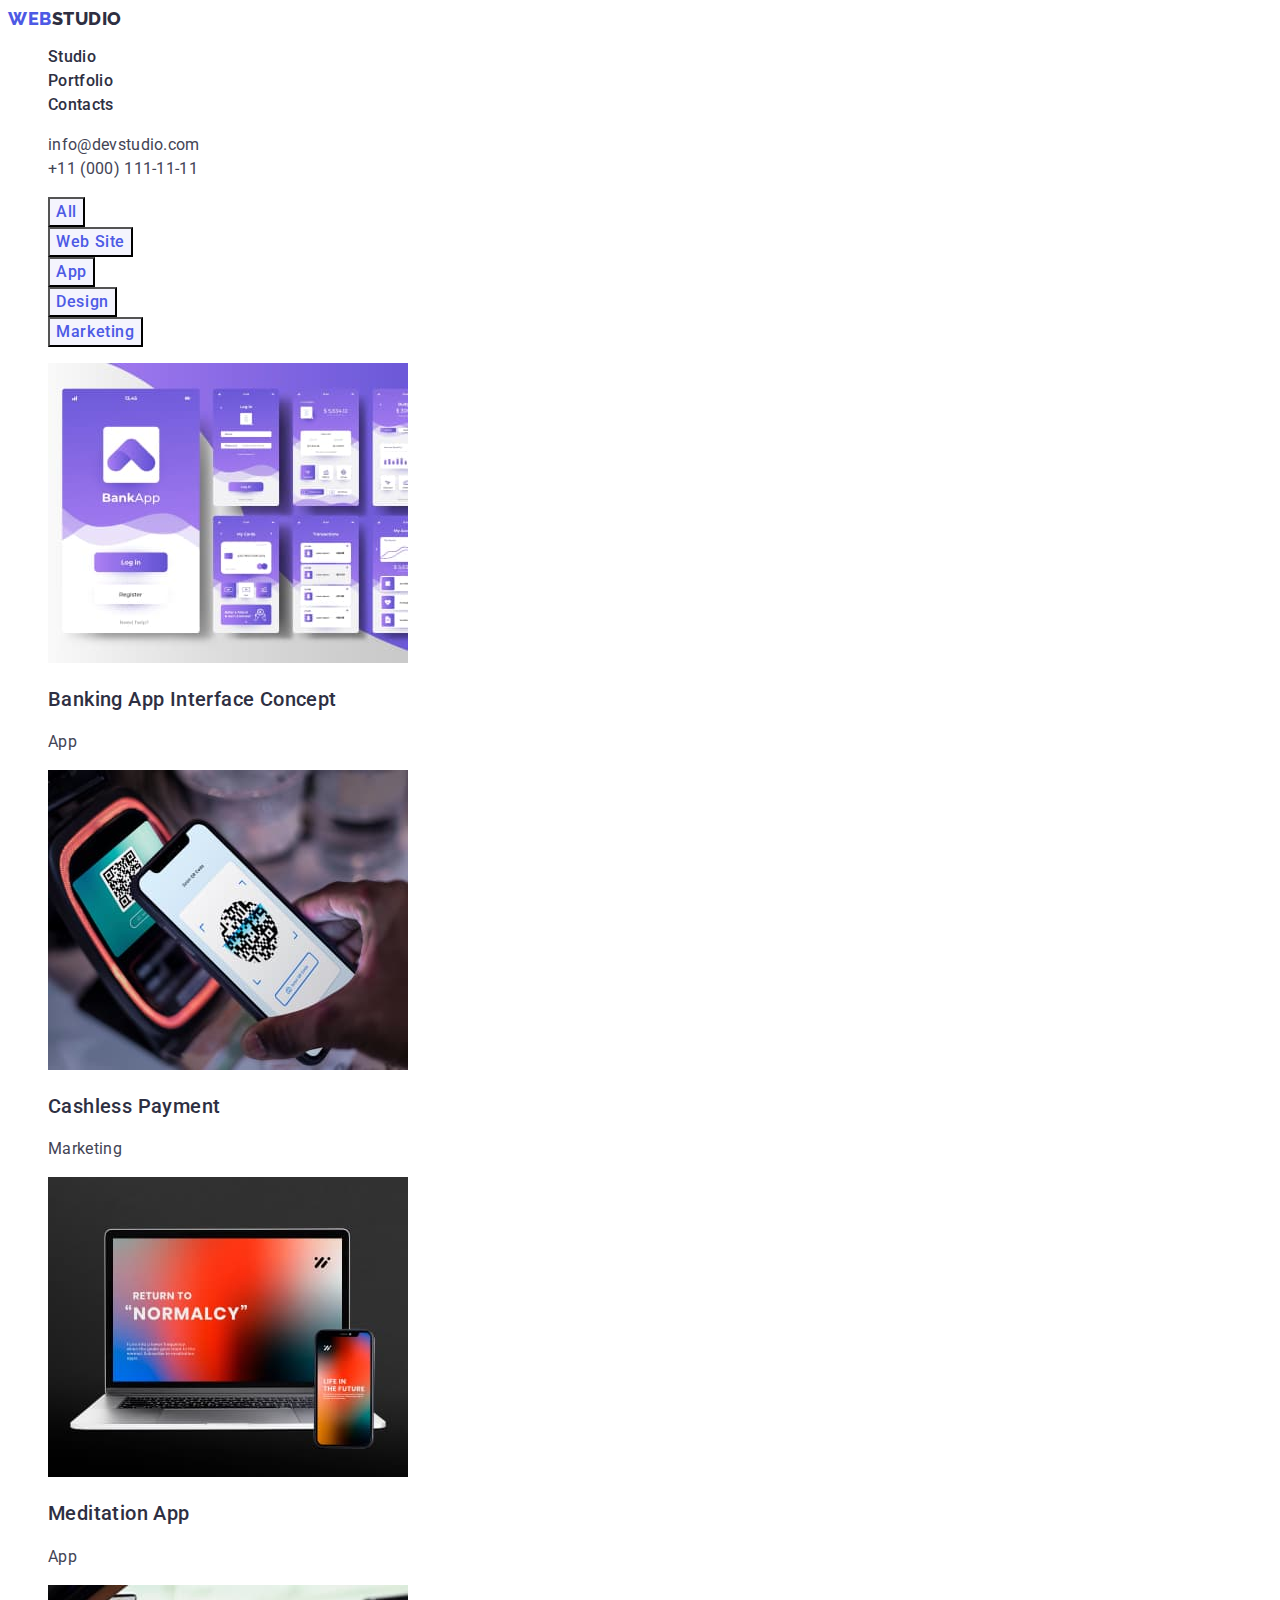
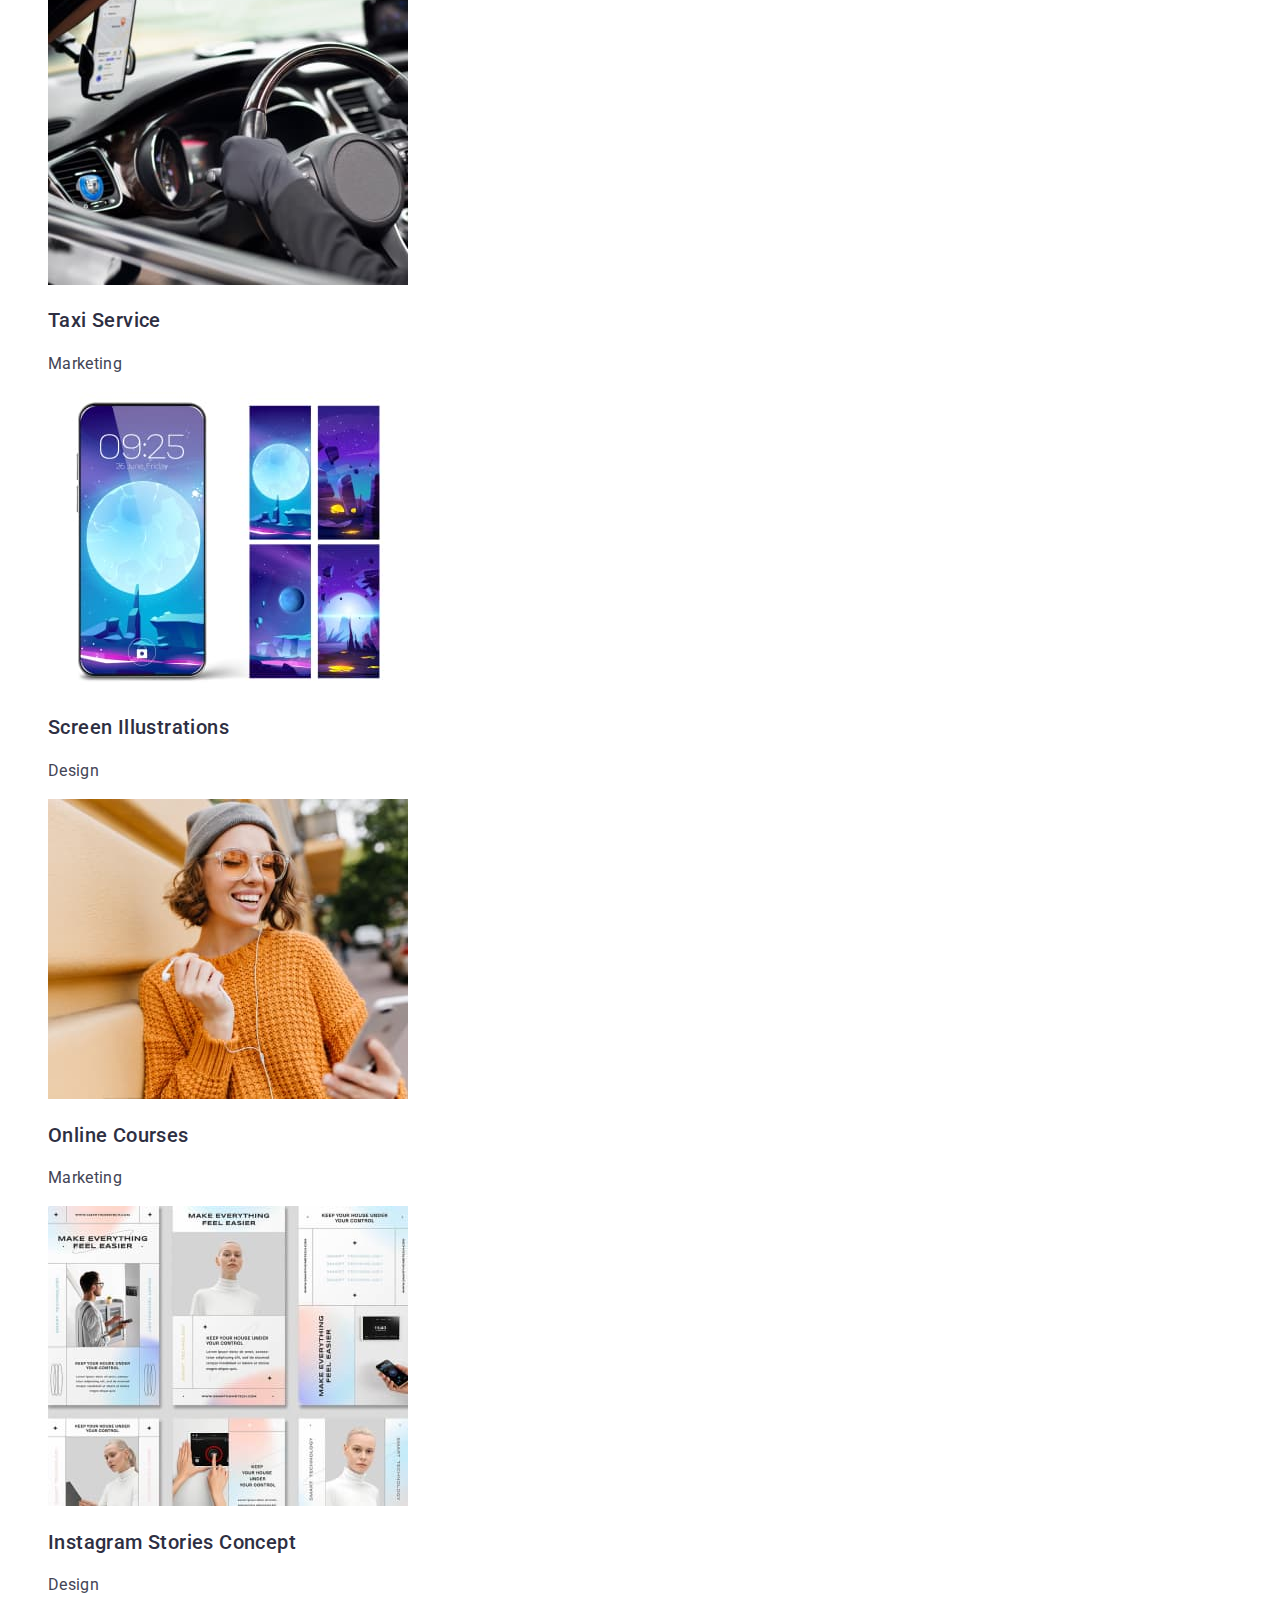
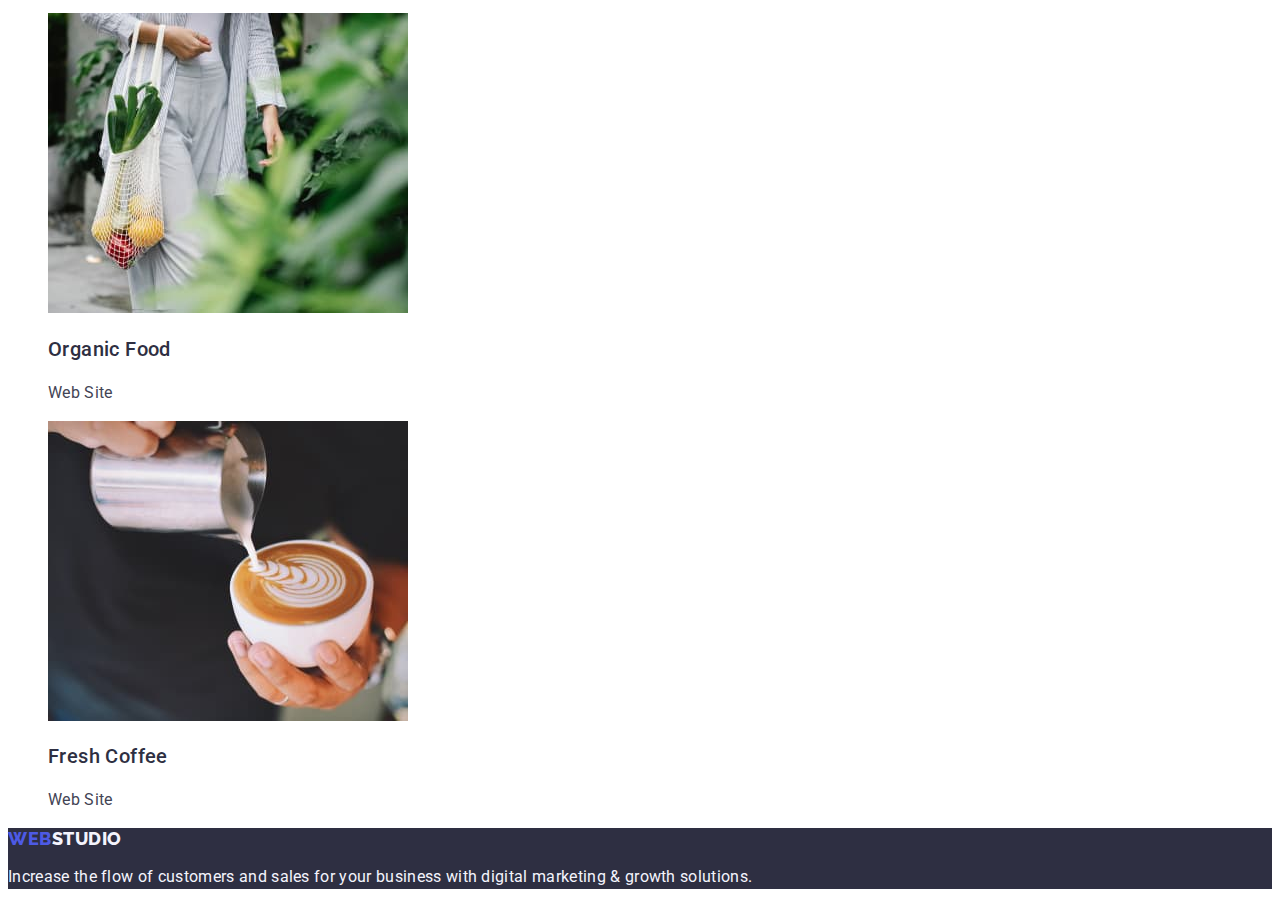
==== portfolio.html @ d7f1e8cc "Initial commit" ====
<!DOCTYPE html>
<html lang="en">
  <head>
    <meta charset="UTF-8" />
    <meta http-equiv="X-UA-Compatible" content="IE=edge" />
    <meta name="viewport" content="width=device-width, initial-scale=1.0" />
    <link rel="preconnect" href="https://fonts.googleapis.com" />
    <link rel="preconnect" href="https://fonts.gstatic.com" crossorigin />
    <link
      href="https://fonts.googleapis.com/css2?family=Raleway:wght@800&family=Roboto:wght@400;500;700;900&display=swap"
      rel="stylesheet"
    />
    <title>WebStudio</title>
    <link rel="stylesheet" href="./css/styles.css" />
  </head>

  <body>
    <header class="header">
      <nav class="header-nav">
        <a href="./index.html" class="link logo-link">Web<span class="logo-web">Studio</span></a>
        <ul class="list header-menu">
          <li class="header-menu-item">
            <a href="./index.html" class="link header-menu-link">Studio</a>
          </li>
          <li class="header-menu-item">
            <a href="./portfolio.html" class="link header-menu-link"
              >Portfolio</a
            >
          </li>
          <li class="header-menu-item">
            <a href="" class="link header-menu-link">Contacts</a>
          </li>
        </ul>
      </nav>

      <address class="address">
        <ul class="list address-menu">
          <li class="address-menu-item">
            <a href="mailto:info@devstudio.com" class="link address-menu-link"
              >info@devstudio.com</a
            >
          </li>
          <li class="address-menu-item">
            <a href="tel:+110001111111" class="link address-menu-link"
              >+11 (000) 111-11-11</a
            >
          </li>
        </ul>
      </address>
    </header>

    <main>
      <section>
        <h1 hidden>Filters</h1>
        <ul class="list filter-menu">
          <li class="filter-item">
            <button type="button" class="button-filter">All</button>
          </li>
          <li>
            <button type="button" class="button-filter">Web Site</button>
          </li>
          <li>
            <button type="button" class="button-filter">App</button>
          </li>
          <li>
            <button type="button" class="button-filter">Design</button>
          </li>
          <li>
            <button type="button" class="button-filter">Marketing</button>
          </li>
        </ul>

        <ul class="list portfolio-menu">
          <li class="portfolio-item">
            <a href="" class="link potfolio-link">
              <img src="./images/filtr1.jpg" alt="App" width="360"/>
              <h2 class="portfolio-title">Banking App Interface Concept</h2>
              <p class="portfolio-text">App</p>
            </a>
          </li>
          <li class="portfolio-item">
            <a href="" class="link potfolio-link">
              <img src="./images/filtr2.jpg" alt="Mobile" width="360"/>
              <h2 class="portfolio-title">Cashless Payment</h2>
              <p class="portfolio-text">Marketing</p>
            </a>
          </li>
          <li class="portfolio-item">
            <a href="" class="link potfolio-link">
              <img src="./images/filtr3.jpg" alt="Laptop" width="360"/>
              <h2 class="portfolio-title">Meditation App</h2>
              <p class="portfolio-text">App</p>
            </a>
          </li>
          <li class="portfolio-item">
            <a href="" class="link potfolio-link">
              <img src="./images/filtr4.jpg" alt="Taxi" width="360"/>
              <h2 class="portfolio-title">Taxi Service</h2>
              <p class="portfolio-text">Marketing</p>
            </a>
          </li>
          <li class="portfolio-item">
            <a href="" class="link potfolio-link">
              <img src="./images/filtr5.jpg" alt="Screen" width="360"/>
              <h2 class="portfolio-title">Screen Illustrations</h2>
              <p class="portfolio-text">Design</p>
            </a>
          </li>
          <li class="portfolio-item">
            <a href="" class="link potfolio-link">
              <img src="./images/filtr6.jpg" alt="Girl with headphone" width="360"/>
              <h2 class="portfolio-title">Online Courses</h2>
              <p class="portfolio-text">Marketing</p>
            </a>
          </li>
          <li class="portfolio-item">
            <a href="" class="link potfolio-link">
              <img src="./images/filtr7.jpg" alt="Instagram Storis" width="360"/>
              <h2 class="portfolio-title">Instagram Stories Concept</h2>
              <p class="portfolio-text">Design</p>
            </a>
          </li>
          <li class="portfolio-item">
            <a href="" class="link potfolio-link">
              <img src="./images/filtr8.jpg" alt="Vegetables in a bag" width="360"/>
              <h2 class="portfolio-title">Organic Food</h2>
              <p class="portfolio-text">Web Site</p>
            </a>
          </li>
          <li class="portfolio-item">
            <a href="" class="link potfolio-link">
              <img src="./images/filtr9.jpg" alt="A cup of coffe" width="360"/>
              <h2 class="portfolio-title">Fresh Coffee</h2>
              <p class="portfolio-text">Web Site</p>
            </a>
          </li>
        </ul>
      </section>
    </main>

   <footer class="footer">
      <a href="./index.html" class="link footer-logo">Web<span class="foot">Studio</span></a>
      <p class="footer-text">
        Increase the flow of customers and sales for your business with digital
        marketing & growth solutions.
      </p>
    </footer>
  </body>
</html>
---- css/styles.css ----
body {
  font-family: "Roboto", sans-serif;
  color: #434455;
  background-color: #FFFFFF;
}

.list {
  list-style: none;
}

.link {
  text-decoration: none;
}

:root {
  --primary-brand: #4d5ae5;
  --pressed-state: #404bbf;
  --dark: #2e2f42;
  --succes: #31d0aa;
  --text: #434455;
  --suble-text: #8e8f99;
  --accent: #e7e9fc;
  --light: #f4f4fd;
  --white-background: #ffffff;
  --modal-background: #fcfcfc;
}

/*!----------------------index----------------------*/
/**-------------HEADER-----------*/

.header {
}

.header-nav {
}
.logo-link {
  font-family: "Raleway", sans-serif;
  font-style: normal;
  font-weight: 800;
  font-size: 18px;
  letter-spacing: 0.03em;
  line-height: 1.17;
  text-transform: uppercase;
  color: var(--primary-brand);
}

.logo-web {
  color: var(--dark);
}

.header-menu {
}
.header-menu-item {
}
.header-menu-link {
  font-weight: 500;
  font-size: 16px;
  line-height: 1.5;
  color: var(--dark);
  letter-spacing: 0.02em;
}

.header-menu-link:hover,
.header-menu-link:focus {
  color: var(--pressed-state);
}

.address {
  font-style: normal;
}
.address-menu {
}
.address-menu-item {
}
.address-menu-link {
  font-weight: 400;
  font-size: 16px;
  line-height: 1.5;
  letter-spacing: 0.02em;
  color: var(--text);
}

.address-menu-link:hover,
.address-menu-link:focus {
  color: var(--pressed-state);
}

/**------------SOL--------------*/

.sol {
  background: var(--dark);
}

.title-sol {
  font-size: 56px;
  line-height: 1.07;
  text-align: center;
  letter-spacing: 0.02em;
  color: var(--white-background);
}

.sol-btn {
  font-family: "Roboto", sans-serif;
  font-weight: 500;
  font-size: 16px;
  line-height: 1.5;
  letter-spacing: 0.04em;
  color: var(--white-background);
  background-color: var(--primary-brand);
  cursor: pointer;
}

.sol-btn:hover,
.sol-btn:focus {
  background: var(--pressed-state);
}

/**---------------GOALS---------------*/

.goals {
}
.goals-menu {
}
.goals-menu-item {
}
.goals-subtitle {
  font-weight: 500;
  font-size: 20px;
  line-height: 1.2;
  letter-spacing: 0.02em;
  color: var(--dark);
}
.goals-item-text {
  font-size: 16px;
  line-height: 1.5;
  letter-spacing: 0.02em;
  color: var(--text);
}

/**-----------------WHAT?-------------*/

.what {
}
.what-title {
  font-size: 36px;
  line-height: 1.11;
  text-align: center;
  letter-spacing: 0.02em;
  text-transform: capitalize;
  color: var(--dark);
}
.what-menu {
}
.what-menu-item {
}

/**----------TEAM------------*/

.team {
  background: var(--light);
}
.team-title {
  font-size: 36px;
  line-height: 1.11;
  text-align: center;
  letter-spacing: 0.02em;
  text-transform: capitalize;
  color: var(--dark);
}
.team-menu {
  background-color: var(--light);
}

.team-menu-item {
  background: var(--white-background);
}
.team-subtitle {
  font-weight: 500;
  font-size: 20px;
  line-height: 1.2;
  text-align: center;
  letter-spacing: 0.02em;
  color: var(--dark);
}
.team-text {
  font-size: 16px;
  line-height: 1.5;
  text-align: center;
  letter-spacing: 0.02em;
  color: var(--text);
}

/**--------------FOOTER-------------*/

.footer {
  background: var(--dark);
}

.footer-logo {
  font-family: "Raleway", sans-serif;
  font-style: normal;
  font-weight: 800;
  font-size: 18px;
  letter-spacing: 0.03em;
  line-height: 1.17;
  text-transform: uppercase;
  color: var(--primary-brand);
}

.foot {
  color: var(--light);
}

.footer-text {
  font-size: 16px;
  line-height: 1.5;
  letter-spacing: 0.02em;
  color: var(--light);
}

/*!-----------PORTFOLIO-------------*/

/**-----FILTERS-------*/

.filter-menu {
}
.filter-item {
}
.button-filter {
  font-family: "Roboto", sans-serif;
  font-weight: 500;
  font-size: 16px;
  line-height: 1.5;
  letter-spacing: 0.04em;
  color: var(--primary-brand);
  background: var(--light);
  cursor: pointer;
}

.button-filter:hover,
.button-filter:focus {
  background-color: var(--pressed-state);
  color: var(--white-background);
}

/**--------IMAGES-----------*/

.portfolio-menu {
}
.portfolio-item {
}
.potfolio-link {
  border-color: var(--accent);
}
.portfolio-title {
  font-weight: 500;
  font-size: 20px;
  line-height: 1.5;
  letter-spacing: 0.02em;
  color: var(--dark);
}
.portfolio-text {
  font-weight: 400;
  font-size: 16px;
  line-height: 1.5;
  letter-spacing: 0.02em;
  color: var(--text);
}
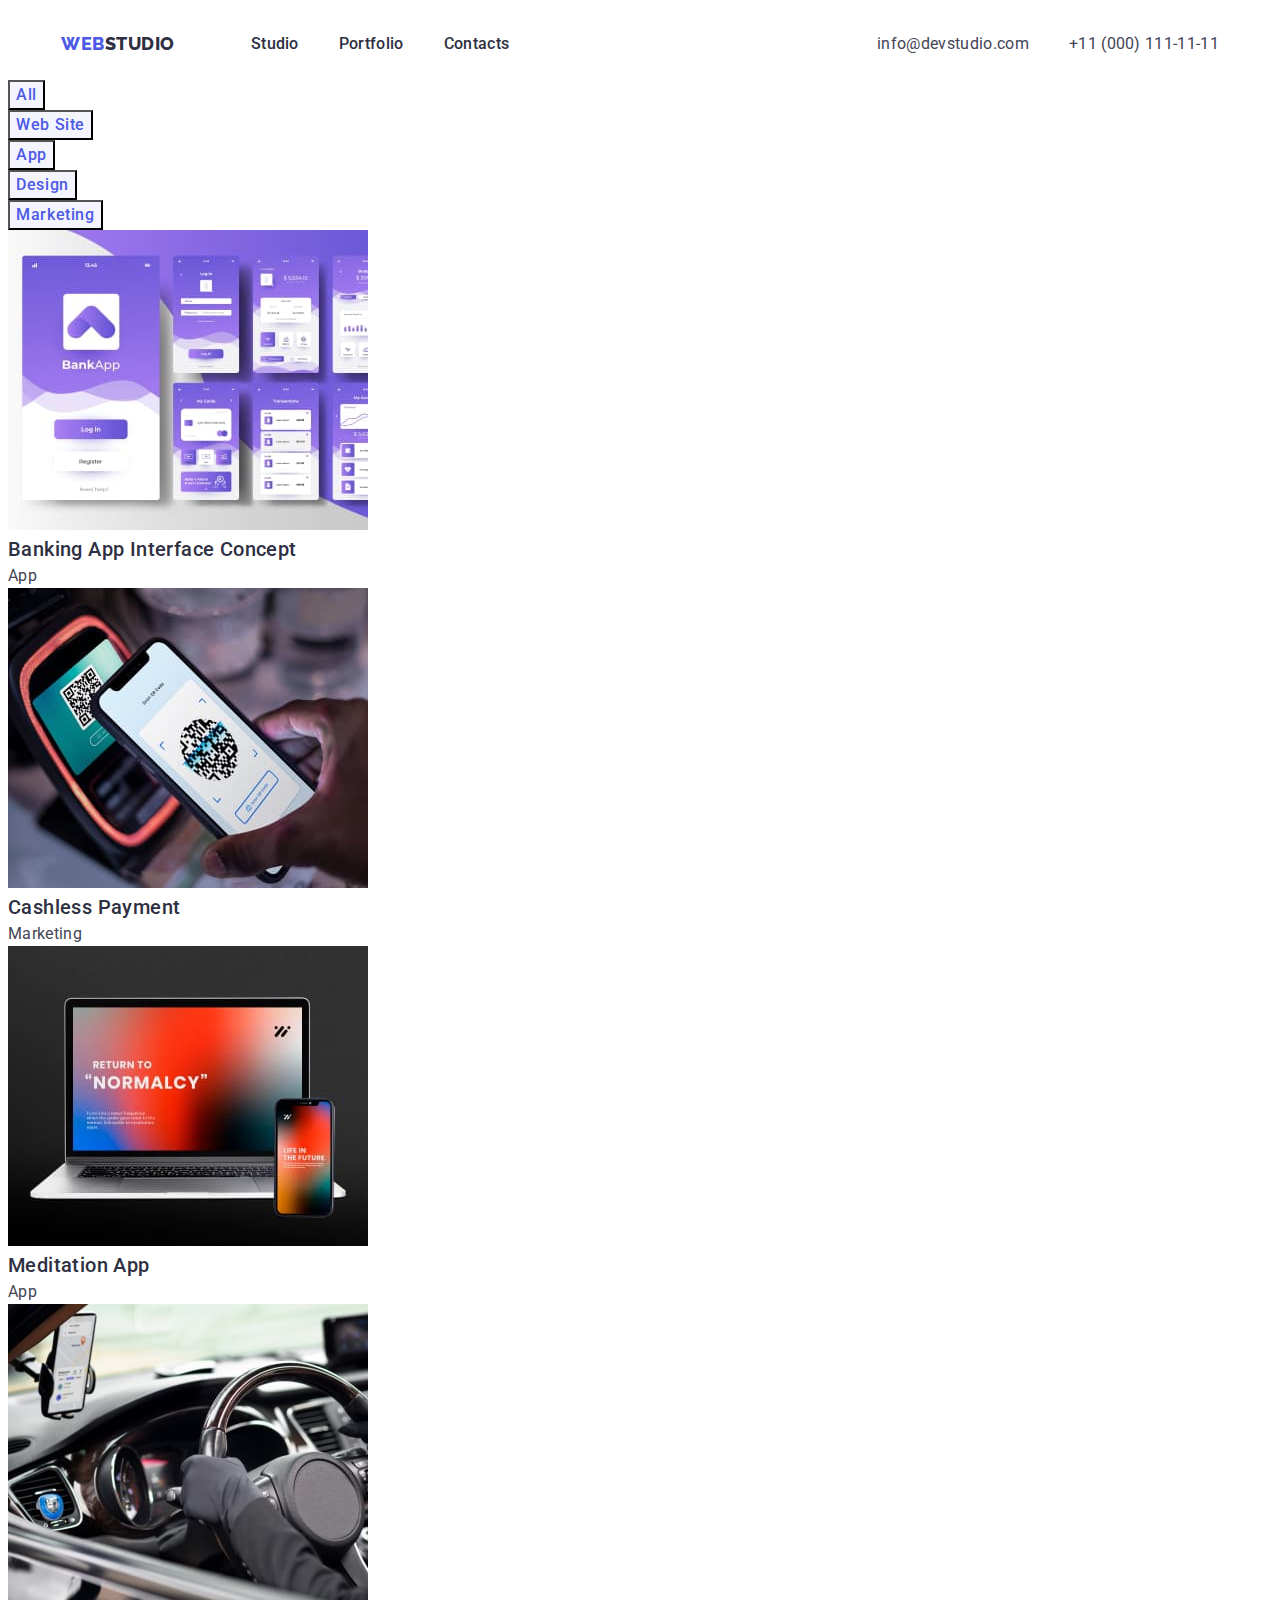
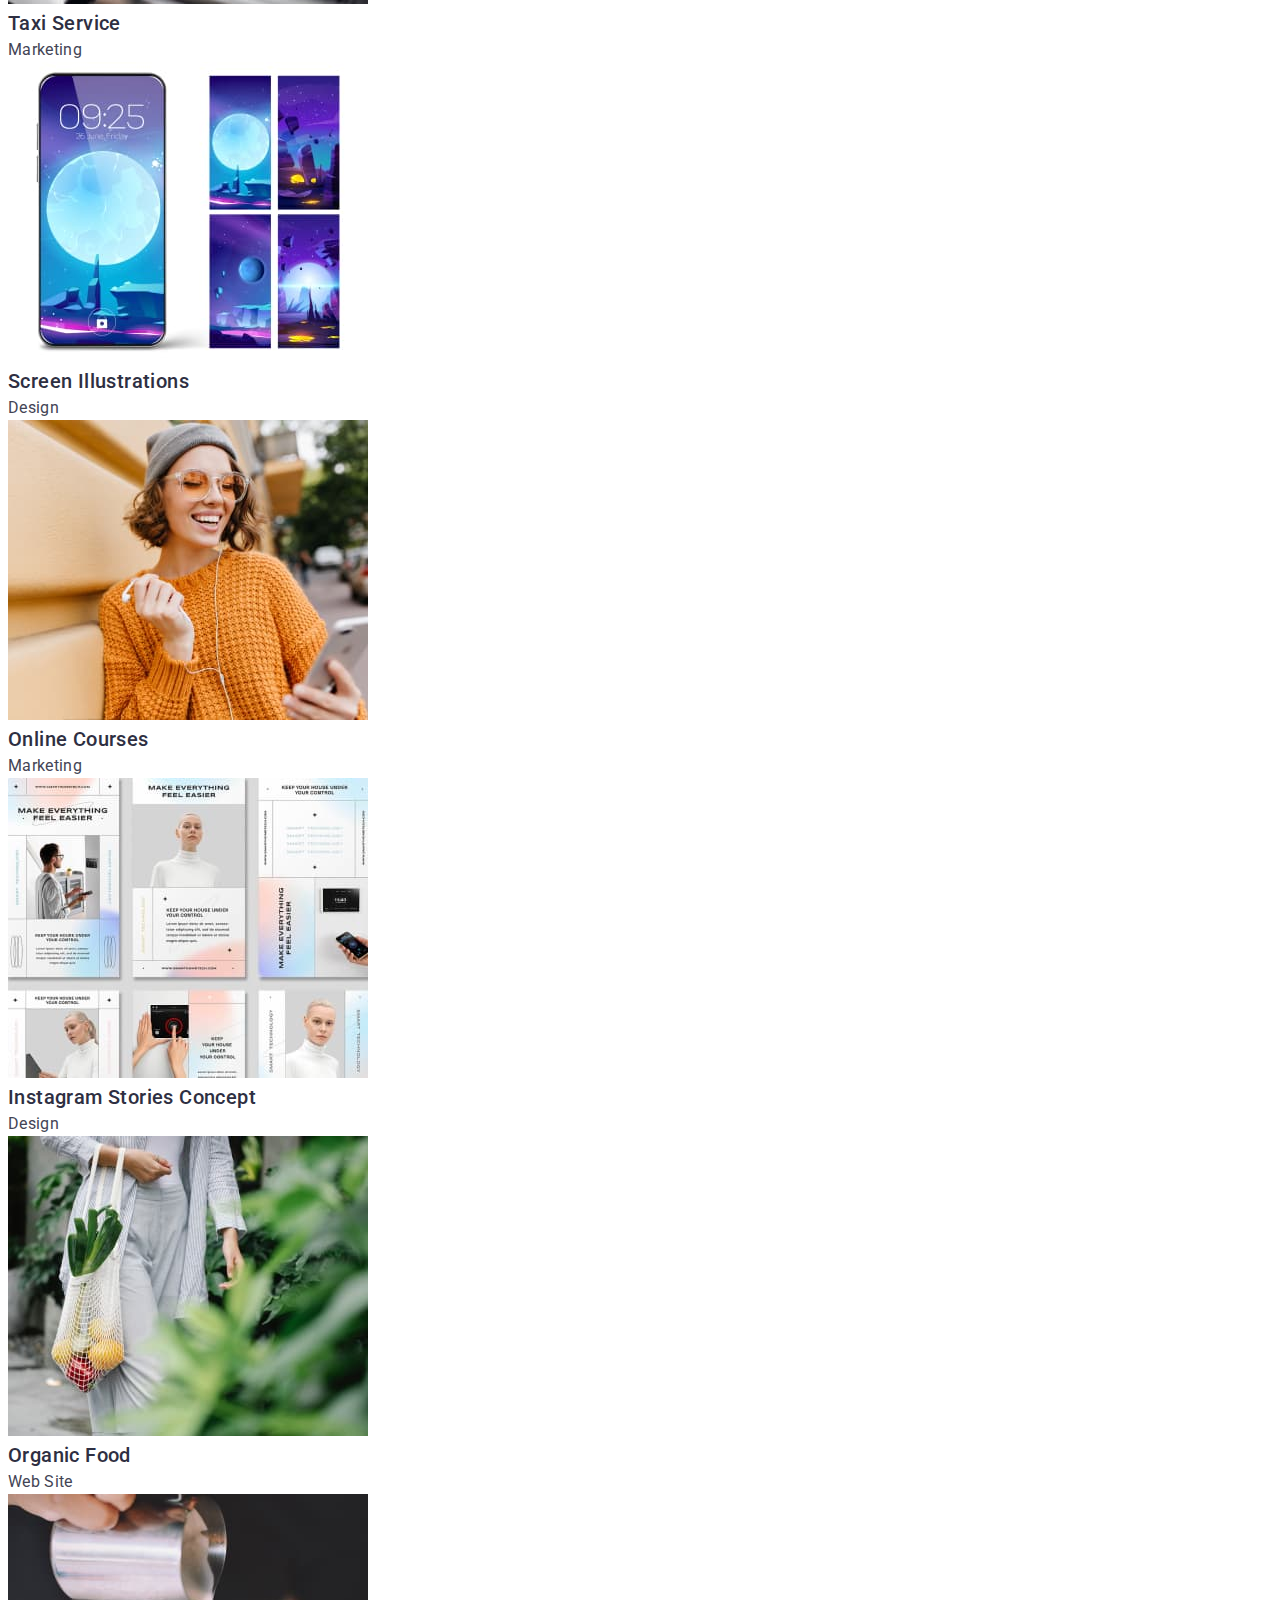
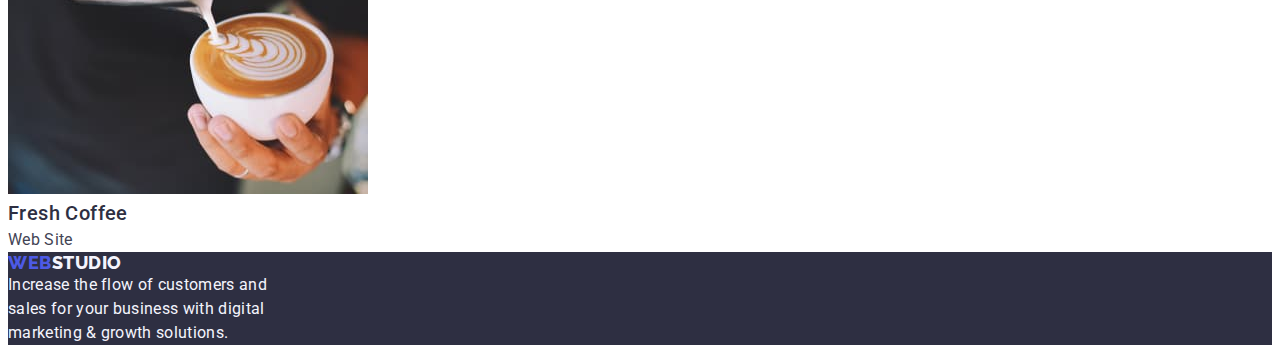
==== commit d9b4b207: "index-flex" ====
--- a/portfolio.html
+++ b/portfolio.html
@@ -11,42 +11,53 @@
       rel="stylesheet"
     />
     <title>WebStudio</title>
+    <link
+      rel="stylesheet"
+      href="https://cdnjs.cloudflare.com/ajax/libs/modern-normalize/2.0.0/modern-normalize.min.css"
+      integrity="sha512-4xo8blKMVCiXpTaLzQSLSw3KFOVPWhm/TRtuPVc4WG6kUgjH6J03IBuG7JZPkcWMxJ5huwaBpOpnwYElP/m6wg=="
+      crossorigin="anonymous"
+      referrerpolicy="no-referrer"
+    />
     <link rel="stylesheet" href="./css/styles.css" />
   </head>
 
   <body>
     <header class="header">
-      <nav class="header-nav">
-        <a href="./index.html" class="link logo-link">Web<span class="logo-web">Studio</span></a>
-        <ul class="list header-menu">
-          <li class="header-menu-item">
-            <a href="./index.html" class="link header-menu-link">Studio</a>
-          </li>
-          <li class="header-menu-item">
-            <a href="./portfolio.html" class="link header-menu-link"
-              >Portfolio</a
-            >
-          </li>
-          <li class="header-menu-item">
-            <a href="" class="link header-menu-link">Contacts</a>
-          </li>
-        </ul>
-      </nav>
+      <div class="container header-container">
+        <nav class="header-nav">
+          <a href="./index.html" class="link logo-link"
+            >Web<span class="logo-web">Studio</span></a
+          >
+          <ul class="list header-menu">
+            <li class="header-menu-item">
+              <a href="./index.html" class="link header-menu-link">Studio</a>
+            </li>
+            <li class="header-menu-item">
+              <a href="./portfolio.html" class="link header-menu-link"
+                >Portfolio</a
+              >
+            </li>
+            <li class="header-menu-item">
+              <a href="" class="link header-menu-link">Contacts</a>
+            </li>
+          </ul>
+        </nav>
 
-      <address class="address">
-        <ul class="list address-menu">
-          <li class="address-menu-item">
-            <a href="mailto:info@devstudio.com" class="link address-menu-link"
-              >info@devstudio.com</a
-            >
-          </li>
-          <li class="address-menu-item">
-            <a href="tel:+110001111111" class="link address-menu-link"
-              >+11 (000) 111-11-11</a
-            >
-          </li>
-        </ul>
-      </address>
+        <address class="address">
+          <ul class="list address-menu">
+            <li class="address-menu-item">
+              <a href="mailto:info@devstudio.com" class="link address-menu-link"
+                >info@devstudio.com</a
+              >
+            </li>
+            <li class="address-menu-item">
+              <a href="tel:+110001111111" class="link address-menu-link"
+                >+11 (000) 111-11-11</a
+              >
+            </li>
+          </ul>
+        </address>
+      </div>
     </header>
 
     <main>
@@ -73,63 +84,75 @@
         <ul class="list portfolio-menu">
           <li class="portfolio-item">
             <a href="" class="link potfolio-link">
-              <img src="./images/filtr1.jpg" alt="App" width="360"/>
+              <img src="./images/filtr1.jpg" alt="App" width="360" />
               <h2 class="portfolio-title">Banking App Interface Concept</h2>
               <p class="portfolio-text">App</p>
             </a>
           </li>
           <li class="portfolio-item">
             <a href="" class="link potfolio-link">
-              <img src="./images/filtr2.jpg" alt="Mobile" width="360"/>
+              <img src="./images/filtr2.jpg" alt="Mobile" width="360" />
               <h2 class="portfolio-title">Cashless Payment</h2>
               <p class="portfolio-text">Marketing</p>
             </a>
           </li>
           <li class="portfolio-item">
             <a href="" class="link potfolio-link">
-              <img src="./images/filtr3.jpg" alt="Laptop" width="360"/>
+              <img src="./images/filtr3.jpg" alt="Laptop" width="360" />
               <h2 class="portfolio-title">Meditation App</h2>
               <p class="portfolio-text">App</p>
             </a>
           </li>
           <li class="portfolio-item">
             <a href="" class="link potfolio-link">
-              <img src="./images/filtr4.jpg" alt="Taxi" width="360"/>
+              <img src="./images/filtr4.jpg" alt="Taxi" width="360" />
               <h2 class="portfolio-title">Taxi Service</h2>
               <p class="portfolio-text">Marketing</p>
             </a>
           </li>
           <li class="portfolio-item">
             <a href="" class="link potfolio-link">
-              <img src="./images/filtr5.jpg" alt="Screen" width="360"/>
+              <img src="./images/filtr5.jpg" alt="Screen" width="360" />
               <h2 class="portfolio-title">Screen Illustrations</h2>
               <p class="portfolio-text">Design</p>
             </a>
           </li>
           <li class="portfolio-item">
             <a href="" class="link potfolio-link">
-              <img src="./images/filtr6.jpg" alt="Girl with headphone" width="360"/>
+              <img
+                src="./images/filtr6.jpg"
+                alt="Girl with headphone"
+                width="360"
+              />
               <h2 class="portfolio-title">Online Courses</h2>
               <p class="portfolio-text">Marketing</p>
             </a>
           </li>
           <li class="portfolio-item">
             <a href="" class="link potfolio-link">
-              <img src="./images/filtr7.jpg" alt="Instagram Storis" width="360"/>
+              <img
+                src="./images/filtr7.jpg"
+                alt="Instagram Storis"
+                width="360"
+              />
               <h2 class="portfolio-title">Instagram Stories Concept</h2>
               <p class="portfolio-text">Design</p>
             </a>
           </li>
           <li class="portfolio-item">
             <a href="" class="link potfolio-link">
-              <img src="./images/filtr8.jpg" alt="Vegetables in a bag" width="360"/>
+              <img
+                src="./images/filtr8.jpg"
+                alt="Vegetables in a bag"
+                width="360"
+              />
               <h2 class="portfolio-title">Organic Food</h2>
               <p class="portfolio-text">Web Site</p>
             </a>
           </li>
           <li class="portfolio-item">
             <a href="" class="link potfolio-link">
-              <img src="./images/filtr9.jpg" alt="A cup of coffe" width="360"/>
+              <img src="./images/filtr9.jpg" alt="A cup of coffe" width="360" />
               <h2 class="portfolio-title">Fresh Coffee</h2>
               <p class="portfolio-text">Web Site</p>
             </a>
@@ -138,8 +161,10 @@
       </section>
     </main>
 
-   <footer class="footer">
-      <a href="./index.html" class="link footer-logo">Web<span class="foot">Studio</span></a>
+    <footer class="footer">
+      <a href="./index.html" class="link footer-logo"
+        >Web<span class="foot">Studio</span></a
+      >
       <p class="footer-text">
         Increase the flow of customers and sales for your business with digital
         marketing & growth solutions.
--- a/css/styles.css
+++ b/css/styles.css
@@ -2,6 +2,25 @@
   font-family: "Roboto", sans-serif;
   color: #434455;
   background-color: #FFFFFF;
+}
+
+p, h1,h2,h3,h4,h5,h6 {
+  margin-top: 0;
+  margin-bottom: 0;
+}
+
+ul {
+  margin-top: 0;
+  margin-bottom: 0;
+  padding-left: 0;
+}
+
+.container {
+  max-width: 1158px;
+  width: 100%;
+  padding: 0 15px;
+  margin: 0 auto;
+ 
 }
 
 .list {
@@ -31,8 +50,17 @@
 .header {
 }
 
+.header-container {
+  display: flex;
+    align-items: center;
+}
+
 .header-nav {
-}
+  display: flex;
+  align-items: center;
+  flex-grow: 1;
+}
+
 .logo-link {
   font-family: "Raleway", sans-serif;
   font-style: normal;
@@ -49,6 +77,10 @@
 }
 
 .header-menu {
+  display: flex;
+  padding: 24px 0;
+  gap: 40px;
+  margin-left: 76px;
 }
 .header-menu-item {
 }
@@ -69,6 +101,9 @@
   font-style: normal;
 }
 .address-menu {
+  display: flex;
+  gap: 40px;
+  margin-left: auto;
 }
 .address-menu-item {
 }
@@ -91,12 +126,20 @@
   background: var(--dark);
 }
 
+.sol-container {
+  padding: 188px 292px;
+}
+
 .title-sol {
   font-size: 56px;
   line-height: 1.07;
   text-align: center;
   letter-spacing: 0.02em;
   color: var(--white-background);
+  max-width: 496px;
+  margin-left: auto;
+  margin-right: auto;
+  margin-bottom: 48px;
 }
 
 .sol-btn {
@@ -105,9 +148,17 @@
   font-size: 16px;
   line-height: 1.5;
   letter-spacing: 0.04em;
+  box-shadow: 0px 4px 4px rgba(0, 0, 0, 0.15);
+border-radius: 4px;
+border: none;
+width: 169px;
+height: 56px;
   color: var(--white-background);
   background-color: var(--primary-brand);
   cursor: pointer;
+  display: block;
+  margin-right: auto;
+  margin-left: auto;
 }
 
 .sol-btn:hover,
@@ -117,11 +168,19 @@
 
 /**---------------GOALS---------------*/
 
+.goals-container {
+  padding-top: 120px;
+  padding-bottom: 120px;
+}
+
 .goals {
 }
 .goals-menu {
+  display: flex;
+  gap: 24px;
 }
 .goals-menu-item {
+  width: calc((100%-72px)/4);
 }
 .goals-subtitle {
   font-weight: 500;
@@ -138,6 +197,10 @@
 }
 
 /**-----------------WHAT?-------------*/
+
+.what-container{
+  padding: 0 156px 120px;
+}
 
 .what {
 }
@@ -148,13 +211,23 @@
   letter-spacing: 0.02em;
   text-transform: capitalize;
   color: var(--dark);
+  margin-bottom: 72px;
 }
 .what-menu {
+  display: flex;
+  justify-content: center;
+  gap: 24px
 }
 .what-menu-item {
-}
+  width: calc((100%-480/3));
+}
+
 
 /**----------TEAM------------*/
+
+.team-container {
+  padding: auto;
+}
 
 .team {
   background: var(--light);
@@ -169,10 +242,16 @@
 }
 .team-menu {
   background-color: var(--light);
+  display: flex;
+  gap: 24px;
+  margin-bottom: 120px;
 }
 
 .team-menu-item {
   background: var(--white-background);
+  box-shadow: 0px 1px 6px rgba(46, 47, 66, 0.08), 0px 1px 1px rgba(46, 47, 66, 0.16), 0px 2px 1px rgba(46, 47, 66, 0.08);
+border-radius: 0px 0px 4px 4px;
+
 }
 .team-subtitle {
   font-weight: 500;
@@ -181,6 +260,7 @@
   text-align: center;
   letter-spacing: 0.02em;
   color: var(--dark);
+  padding: 32px 65px 64px;
 }
 .team-text {
   font-size: 16px;
@@ -188,12 +268,21 @@
   text-align: center;
   letter-spacing: 0.02em;
   color: var(--text);
+  padding: 8px 68px 32px;
 }
 
 /**--------------FOOTER-------------*/
+
+.footer-container {
+  display: flex;
+  flex-direction: column;
+  padding: 100px 1020px 100px 0;
+  gap: 16px;
+}
 
 .footer {
   background: var(--dark);
+ 
 }
 
 .footer-logo {
@@ -216,6 +305,7 @@
   line-height: 1.5;
   letter-spacing: 0.02em;
   color: var(--light);
+  width: 264px;
 }
 
 /*!-----------PORTFOLIO-------------*/
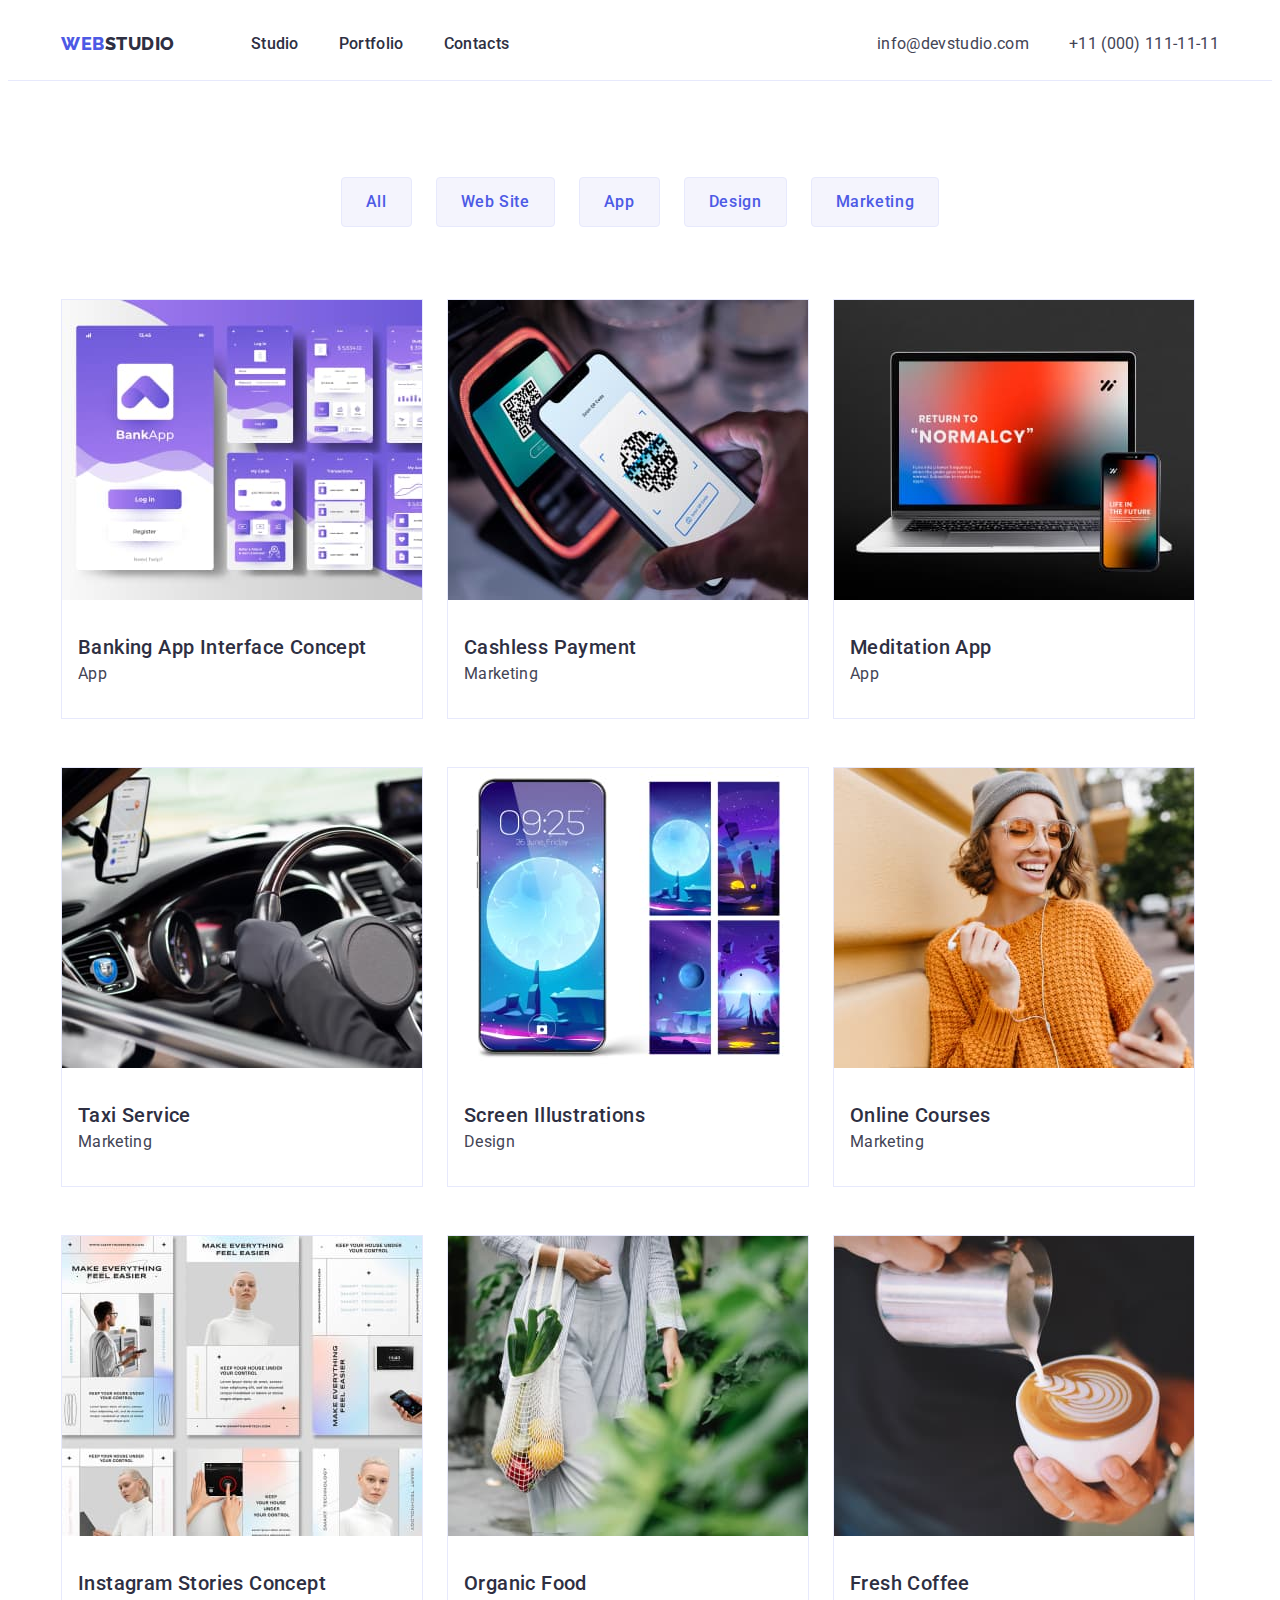
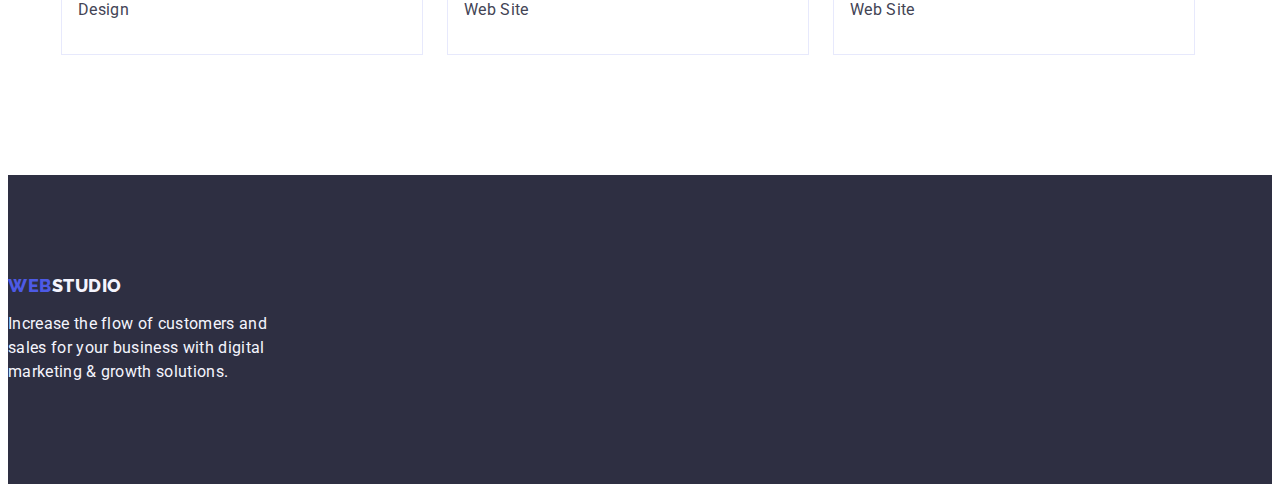
==== commit 2486b64b: "changes" ====
--- a/portfolio.html
+++ b/portfolio.html
@@ -62,113 +62,139 @@
 
     <main>
       <section>
-        <h1 hidden>Filters</h1>
-        <ul class="list filter-menu">
-          <li class="filter-item">
-            <button type="button" class="button-filter">All</button>
-          </li>
-          <li>
-            <button type="button" class="button-filter">Web Site</button>
-          </li>
-          <li>
-            <button type="button" class="button-filter">App</button>
-          </li>
-          <li>
-            <button type="button" class="button-filter">Design</button>
-          </li>
-          <li>
-            <button type="button" class="button-filter">Marketing</button>
-          </li>
-        </ul>
-
-        <ul class="list portfolio-menu">
-          <li class="portfolio-item">
-            <a href="" class="link potfolio-link">
-              <img src="./images/filtr1.jpg" alt="App" width="360" />
-              <h2 class="portfolio-title">Banking App Interface Concept</h2>
-              <p class="portfolio-text">App</p>
-            </a>
-          </li>
-          <li class="portfolio-item">
-            <a href="" class="link potfolio-link">
-              <img src="./images/filtr2.jpg" alt="Mobile" width="360" />
-              <h2 class="portfolio-title">Cashless Payment</h2>
-              <p class="portfolio-text">Marketing</p>
-            </a>
-          </li>
-          <li class="portfolio-item">
-            <a href="" class="link potfolio-link">
-              <img src="./images/filtr3.jpg" alt="Laptop" width="360" />
-              <h2 class="portfolio-title">Meditation App</h2>
-              <p class="portfolio-text">App</p>
-            </a>
-          </li>
-          <li class="portfolio-item">
-            <a href="" class="link potfolio-link">
-              <img src="./images/filtr4.jpg" alt="Taxi" width="360" />
-              <h2 class="portfolio-title">Taxi Service</h2>
-              <p class="portfolio-text">Marketing</p>
-            </a>
-          </li>
-          <li class="portfolio-item">
-            <a href="" class="link potfolio-link">
-              <img src="./images/filtr5.jpg" alt="Screen" width="360" />
-              <h2 class="portfolio-title">Screen Illustrations</h2>
-              <p class="portfolio-text">Design</p>
-            </a>
-          </li>
-          <li class="portfolio-item">
-            <a href="" class="link potfolio-link">
-              <img
-                src="./images/filtr6.jpg"
-                alt="Girl with headphone"
-                width="360"
-              />
-              <h2 class="portfolio-title">Online Courses</h2>
-              <p class="portfolio-text">Marketing</p>
-            </a>
-          </li>
-          <li class="portfolio-item">
-            <a href="" class="link potfolio-link">
-              <img
-                src="./images/filtr7.jpg"
-                alt="Instagram Storis"
-                width="360"
-              />
-              <h2 class="portfolio-title">Instagram Stories Concept</h2>
-              <p class="portfolio-text">Design</p>
-            </a>
-          </li>
-          <li class="portfolio-item">
-            <a href="" class="link potfolio-link">
-              <img
-                src="./images/filtr8.jpg"
-                alt="Vegetables in a bag"
-                width="360"
-              />
-              <h2 class="portfolio-title">Organic Food</h2>
-              <p class="portfolio-text">Web Site</p>
-            </a>
-          </li>
-          <li class="portfolio-item">
-            <a href="" class="link potfolio-link">
-              <img src="./images/filtr9.jpg" alt="A cup of coffe" width="360" />
-              <h2 class="portfolio-title">Fresh Coffee</h2>
-              <p class="portfolio-text">Web Site</p>
-            </a>
-          </li>
-        </ul>
+        <div class="container filtr-container">
+          <h1 hidden>Filters</h1>
+          <ul class="list filter-menu">
+            <li class="filter-item">
+              <button type="button" class="button-filter">All</button>
+            </li>
+            <li>
+              <button type="button" class="button-filter">Web Site</button>
+            </li>
+            <li>
+              <button type="button" class="button-filter">App</button>
+            </li>
+            <li>
+              <button type="button" class="button-filter">Design</button>
+            </li>
+            <li>
+              <button type="button" class="button-filter">Marketing</button>
+            </li>
+          </ul>
+
+          <ul class="list portfolio-menu">
+            <li class="portfolio-item">
+              <a href="" class="link potfolio-link">
+                <img src="./images/filtr1.jpg" alt="App" width="360" />
+                <div class="text-container">
+                  <h2 class="portfolio-title">Banking App Interface Concept</h2>
+                  <p class="portfolio-text">App</p>
+                </div>
+              </a>
+            </li>
+            <li class="portfolio-item">
+              <a href="" class="link potfolio-link">
+                <img src="./images/filtr2.jpg" alt="Mobile" width="360" />
+                <div class="text-container">
+                  <h2 class="portfolio-title">Cashless Payment</h2>
+                  <p class="portfolio-text">Marketing</p>
+                </div>
+              </a>
+            </li>
+            <li class="portfolio-item">
+              <a href="" class="link potfolio-link">
+                <img src="./images/filtr3.jpg" alt="Laptop" width="360" />
+                <div class="text-container">
+                  <h2 class="portfolio-title">Meditation App</h2>
+                  <p class="portfolio-text">App</p>
+                </div>
+              </a>
+            </li>
+            <li class="portfolio-item">
+              <a href="" class="link potfolio-link">
+                <img src="./images/filtr4.jpg" alt="Taxi" width="360" />
+                <div class="text-container">
+                  <h2 class="portfolio-title">Taxi Service</h2>
+                  <p class="portfolio-text">Marketing</p>
+                </div>
+              </a>
+            </li>
+            <li class="portfolio-item">
+              <a href="" class="link potfolio-link">
+                <img src="./images/filtr5.jpg" alt="Screen" width="360" />
+                <div class="text-container">
+                  <h2 class="portfolio-title">Screen Illustrations</h2>
+                  <p class="portfolio-text">Design</p>
+                </div>
+              </a>
+            </li>
+            <li class="portfolio-item">
+              <a href="" class="link potfolio-link">
+                <img
+                  src="./images/filtr6.jpg"
+                  alt="Girl with headphone"
+                  width="360"
+                />
+                <div class="text-container">
+                  <h2 class="portfolio-title">Online Courses</h2>
+                  <p class="portfolio-text">Marketing</p>
+                </div>
+              </a>
+            </li>
+            <li class="portfolio-item">
+              <a href="" class="link potfolio-link">
+                <img
+                  src="./images/filtr7.jpg"
+                  alt="Instagram Storis"
+                  width="360"
+                />
+                <div class="text-container">
+                  <h2 class="portfolio-title">Instagram Stories Concept</h2>
+                  <p class="portfolio-text">Design</p>
+                </div>
+              </a>
+            </li>
+            <li class="portfolio-item">
+              <a href="" class="link potfolio-link">
+                <img
+                  src="./images/filtr8.jpg"
+                  alt="Vegetables in a bag"
+                  width="360"
+                />
+                <div class="text-container">
+                  <h2 class="portfolio-title">Organic Food</h2>
+                  <p class="portfolio-text">Web Site</p>
+                </div>
+              </a>
+            </li>
+            <li class="portfolio-item">
+              <a href="" class="link potfolio-link">
+                <img
+                  src="./images/filtr9.jpg"
+                  alt="A cup of coffe"
+                  width="360"
+                />
+                <div class="text-container">
+                  <h2 class="portfolio-title">Fresh Coffee</h2>
+                  <p class="portfolio-text">Web Site</p>
+                </div>
+              </a>
+            </li>
+          </ul>
+        </div>
       </section>
     </main>
 
     <footer class="footer">
-      <a href="./index.html" class="link footer-logo"
-        >Web<span class="foot">Studio</span></a
-      >
-      <p class="footer-text">
-        Increase the flow of customers and sales for your business with digital
-        marketing & growth solutions.
-      </p>
+      <div class="container footer-container">
+        <a href="./index.html" class="link footer-logo"
+          >Web<span class="foot">Studio</span></a
+        >
+        <p class="footer-text">
+          Increase the flow of customers and sales for your business with
+          digital marketing & growth solutions.
+        </p>
+      </div>
     </footer>
   </body>
 </html>
--- a/css/styles.css
+++ b/css/styles.css
@@ -1,10 +1,16 @@
 body {
   font-family: "Roboto", sans-serif;
   color: #434455;
-  background-color: #FFFFFF;
-}
-
-p, h1,h2,h3,h4,h5,h6 {
+  background-color: #ffffff;
+}
+
+p,
+h1,
+h2,
+h3,
+h4,
+h5,
+h6 {
   margin-top: 0;
   margin-bottom: 0;
 }
@@ -15,12 +21,18 @@
   padding-left: 0;
 }
 
+img {
+display: block;
+}
+
 .container {
   max-width: 1158px;
   width: 100%;
+  margin: 0 auto;
+}
+
+.section {
   padding: 0 15px;
-  margin: 0 auto;
- 
 }
 
 .list {
@@ -48,11 +60,12 @@
 /**-------------HEADER-----------*/
 
 .header {
+  border-bottom: 1px solid #e7e9fc;
 }
 
 .header-container {
   display: flex;
-    align-items: center;
+  align-items: center;
 }
 
 .header-nav {
@@ -149,10 +162,10 @@
   line-height: 1.5;
   letter-spacing: 0.04em;
   box-shadow: 0px 4px 4px rgba(0, 0, 0, 0.15);
-border-radius: 4px;
-border: none;
-width: 169px;
-height: 56px;
+  border-radius: 4px;
+  border: none;
+  width: 169px;
+  height: 56px;
   color: var(--white-background);
   background-color: var(--primary-brand);
   cursor: pointer;
@@ -180,7 +193,7 @@
   gap: 24px;
 }
 .goals-menu-item {
-  width: calc((100%-72px)/4);
+  width: calc((100%-72px) / 4);
 }
 .goals-subtitle {
   font-weight: 500;
@@ -198,8 +211,9 @@
 
 /**-----------------WHAT?-------------*/
 
-.what-container{
+.what-container {
   padding: 0 156px 120px;
+  margin: auto;
 }
 
 .what {
@@ -216,17 +230,15 @@
 .what-menu {
   display: flex;
   justify-content: center;
-  gap: 24px
+  gap: 24px;
 }
 .what-menu-item {
-  width: calc((100%-480/3));
-}
-
+}
 
 /**----------TEAM------------*/
 
 .team-container {
-  padding: auto;
+  margin: auto;
 }
 
 .team {
@@ -239,19 +251,20 @@
   letter-spacing: 0.02em;
   text-transform: capitalize;
   color: var(--dark);
+  padding-top: 120px;
+  padding-bottom: 72px;
 }
 .team-menu {
   background-color: var(--light);
   display: flex;
   gap: 24px;
-  margin-bottom: 120px;
+  padding-bottom: 120px;
+  width: calc((100%-72px) / 4);
 }
 
 .team-menu-item {
   background: var(--white-background);
-  box-shadow: 0px 1px 6px rgba(46, 47, 66, 0.08), 0px 1px 1px rgba(46, 47, 66, 0.16), 0px 2px 1px rgba(46, 47, 66, 0.08);
-border-radius: 0px 0px 4px 4px;
-
+  border-radius: 0px 0px 4px 4px;
 }
 .team-subtitle {
   font-weight: 500;
@@ -260,7 +273,7 @@
   text-align: center;
   letter-spacing: 0.02em;
   color: var(--dark);
-  padding: 32px 65px 64px;
+  padding-top: 32px;
 }
 .team-text {
   font-size: 16px;
@@ -282,7 +295,6 @@
 
 .footer {
   background: var(--dark);
- 
 }
 
 .footer-logo {
@@ -312,10 +324,23 @@
 
 /**-----FILTERS-------*/
 
+.filtr-container {
+  justify-content: center;
+}
+
 .filter-menu {
+  display: flex;
+  padding-top: 96px;
+  margin-bottom: 72px;
+  margin-left: auto;
+  margin-right: auto;
+  gap: 24px;
+  justify-content: center;
+  align-items: center;
 }
 .filter-item {
 }
+
 .button-filter {
   font-family: "Roboto", sans-serif;
   font-weight: 500;
@@ -325,6 +350,10 @@
   color: var(--primary-brand);
   background: var(--light);
   cursor: pointer;
+  border: 1px solid #e7e9fc;
+  display: block;
+  border-radius: 4px;
+  padding: 12px 24px;
 }
 
 .button-filter:hover,
@@ -336,12 +365,24 @@
 /**--------IMAGES-----------*/
 
 .portfolio-menu {
+  display: flex;
+  flex-wrap: wrap;
+  gap: 48px 24px;
+  padding-bottom: 120px;
 }
 .portfolio-item {
+  background: #ffffff;
+  border: 1px solid #e7e9fc;
 }
 .potfolio-link {
-  border-color: var(--accent);
-}
+}
+
+.text-container {
+  padding-top: 32px;
+  padding-left: 16px;
+  padding-bottom: 32px;
+}
+
 .portfolio-title {
   font-weight: 500;
   font-size: 20px;
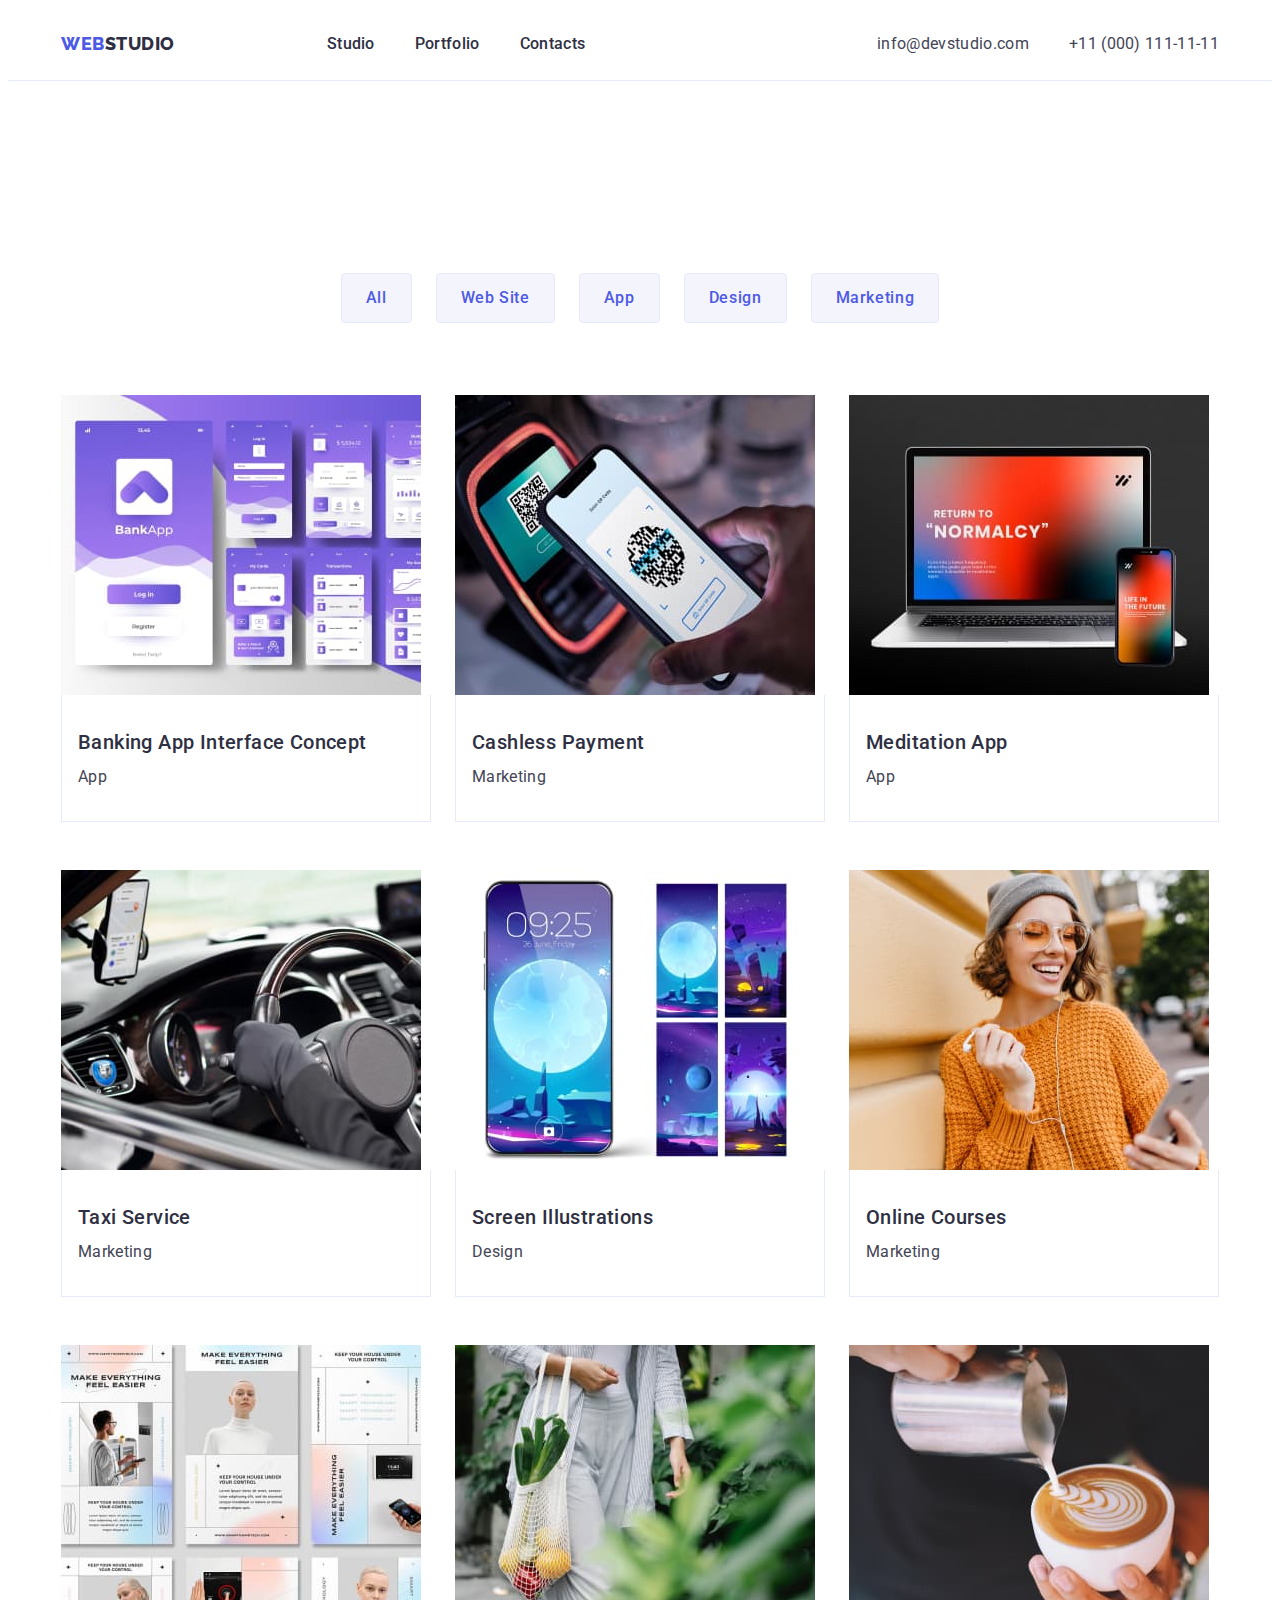
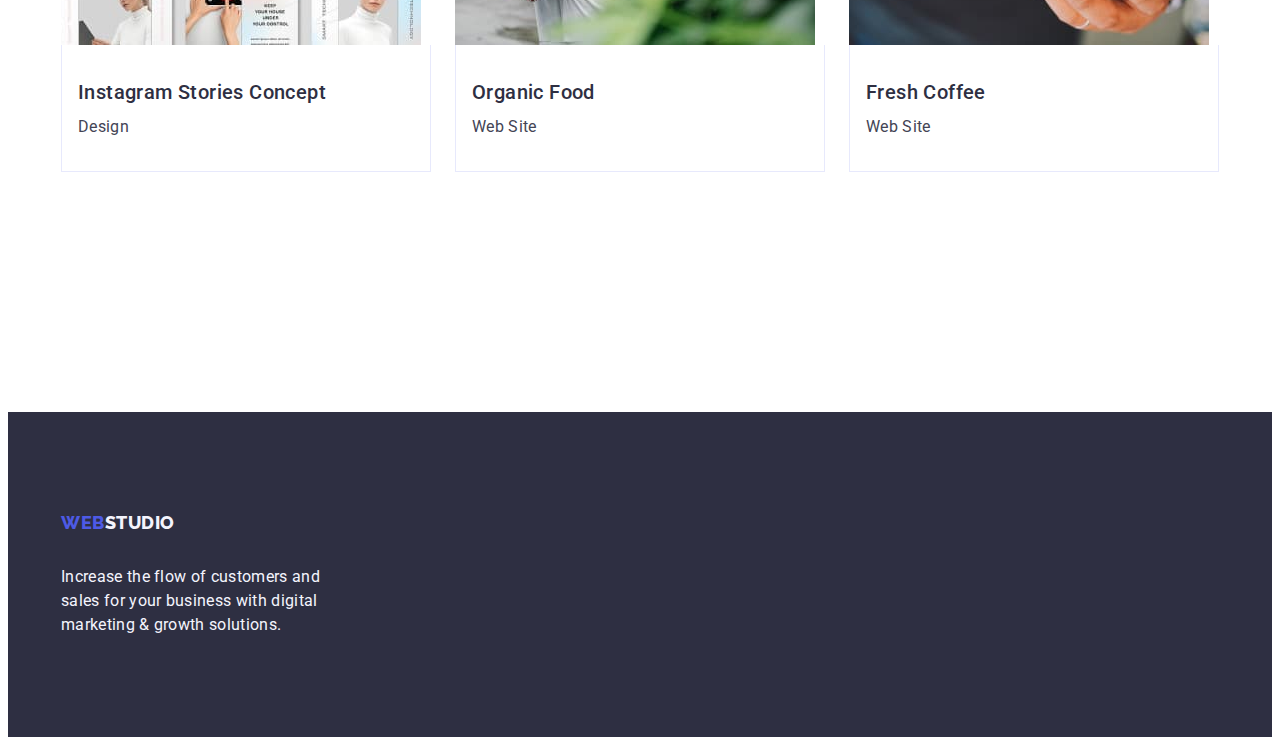
==== commit df231cdf: "changes" ====
--- a/portfolio.html
+++ b/portfolio.html
@@ -61,9 +61,9 @@
     </header>
 
     <main>
-      <section>
+      <section class="section">
         <div class="container filtr-container">
-          <h1 hidden>Filters</h1>
+          <h1 class="visually-hidden">Filters</h1>
           <ul class="list filter-menu">
             <li class="filter-item">
               <button type="button" class="button-filter">All</button>
--- a/css/styles.css
+++ b/css/styles.css
@@ -33,6 +33,20 @@
 
 .section {
   padding: 0 15px;
+}
+
+
+.visually-hidden:not(:focus):not(:active) {
+  position: absolute;
+  width: 1px;
+  height: 1px;
+  margin: -1px;
+  border: 0;
+  padding: 0;
+  white-space: nowrap;
+  clip-path: inset(100%);
+  clip: rect(0 0 0 0);
+  overflow: hidden;
 }
 
 .list {
@@ -66,6 +80,7 @@
 .header-container {
   display: flex;
   align-items: center;
+  padding: 0 15px 0 15px
 }
 
 .header-nav {
@@ -83,6 +98,7 @@
   line-height: 1.17;
   text-transform: uppercase;
   color: var(--primary-brand);
+  margin-right: 76px
 }
 
 .logo-web {
@@ -94,6 +110,7 @@
   padding: 24px 0;
   gap: 40px;
   margin-left: 76px;
+  padding: 24px 0
 }
 .header-menu-item {
 }
@@ -140,7 +157,7 @@
 }
 
 .sol-container {
-  padding: 188px 292px;
+  padding: 188px 0
 }
 
 .title-sol {
@@ -164,7 +181,7 @@
   box-shadow: 0px 4px 4px rgba(0, 0, 0, 0.15);
   border-radius: 4px;
   border: none;
-  width: 169px;
+  min-width: 169px;
   height: 56px;
   color: var(--white-background);
   background-color: var(--primary-brand);
@@ -181,9 +198,9 @@
 
 /**---------------GOALS---------------*/
 
+
 .goals-container {
-  padding-top: 120px;
-  padding-bottom: 120px;
+  padding: 120px 0 
 }
 
 .goals {
@@ -201,6 +218,7 @@
   line-height: 1.2;
   letter-spacing: 0.02em;
   color: var(--dark);
+  margin-bottom: 8px
 }
 .goals-item-text {
   font-size: 16px;
@@ -212,7 +230,7 @@
 /**-----------------WHAT?-------------*/
 
 .what-container {
-  padding: 0 156px 120px;
+  padding-bottom: 120px;
   margin: auto;
 }
 
@@ -233,17 +251,20 @@
   gap: 24px;
 }
 .what-menu-item {
+  width: calc((100% - 48px) / 3);
 }
 
 /**----------TEAM------------*/
 
 .team-container {
   margin: auto;
+  padding: 120px 0;
 }
 
 .team {
   background: var(--light);
 }
+
 .team-title {
   font-size: 36px;
   line-height: 1.11;
@@ -251,21 +272,26 @@
   letter-spacing: 0.02em;
   text-transform: capitalize;
   color: var(--dark);
-  padding-top: 120px;
-  padding-bottom: 72px;
-}
+  margin-bottom: 72px;
+}
+
 .team-menu {
   background-color: var(--light);
   display: flex;
   gap: 24px;
   padding-bottom: 120px;
-  width: calc((100%-72px) / 4);
 }
 
 .team-menu-item {
   background: var(--white-background);
   border-radius: 0px 0px 4px 4px;
-}
+  width: calc((100% - 72px) / 4);
+}
+
+.tmenu-container {
+  padding: 32px 16px;
+}
+
 .team-subtitle {
   font-weight: 500;
   font-size: 20px;
@@ -273,15 +299,14 @@
   text-align: center;
   letter-spacing: 0.02em;
   color: var(--dark);
-  padding-top: 32px;
+  margin-bottom: 8px;
 }
 .team-text {
   font-size: 16px;
   line-height: 1.5;
   text-align: center;
   letter-spacing: 0.02em;
-  color: var(--text);
-  padding: 8px 68px 32px;
+  color: var(--text);;
 }
 
 /**--------------FOOTER-------------*/
@@ -289,8 +314,13 @@
 .footer-container {
   display: flex;
   flex-direction: column;
-  padding: 100px 1020px 100px 0;
+  padding: 100px 0;
   gap: 16px;
+}
+
+.footer-logo {
+  display: inline-block;
+  margin-bottom: 16px;
 }
 
 .footer {
@@ -324,6 +354,11 @@
 
 /**-----FILTERS-------*/
 
+.section {
+  padding-top: 96px;
+  padding-bottom: 120px;
+}
+
 .filtr-container {
   justify-content: center;
 }
@@ -360,6 +395,7 @@
 .button-filter:focus {
   background-color: var(--pressed-state);
   color: var(--white-background);
+  border: 1px solid transparent
 }
 
 /**--------IMAGES-----------*/
@@ -372,15 +408,16 @@
 }
 .portfolio-item {
   background: #ffffff;
+  width: calc((100% - 48px) / 3);
+}
+
+.potfolio-link {
+}
+
+.text-container {
+  padding: 32px 16px;
   border: 1px solid #e7e9fc;
-}
-.potfolio-link {
-}
-
-.text-container {
-  padding-top: 32px;
-  padding-left: 16px;
-  padding-bottom: 32px;
+  border-top: none;
 }
 
 .portfolio-title {
@@ -389,6 +426,7 @@
   line-height: 1.5;
   letter-spacing: 0.02em;
   color: var(--dark);
+  margin-bottom: 8px;
 }
 .portfolio-text {
   font-weight: 400;
